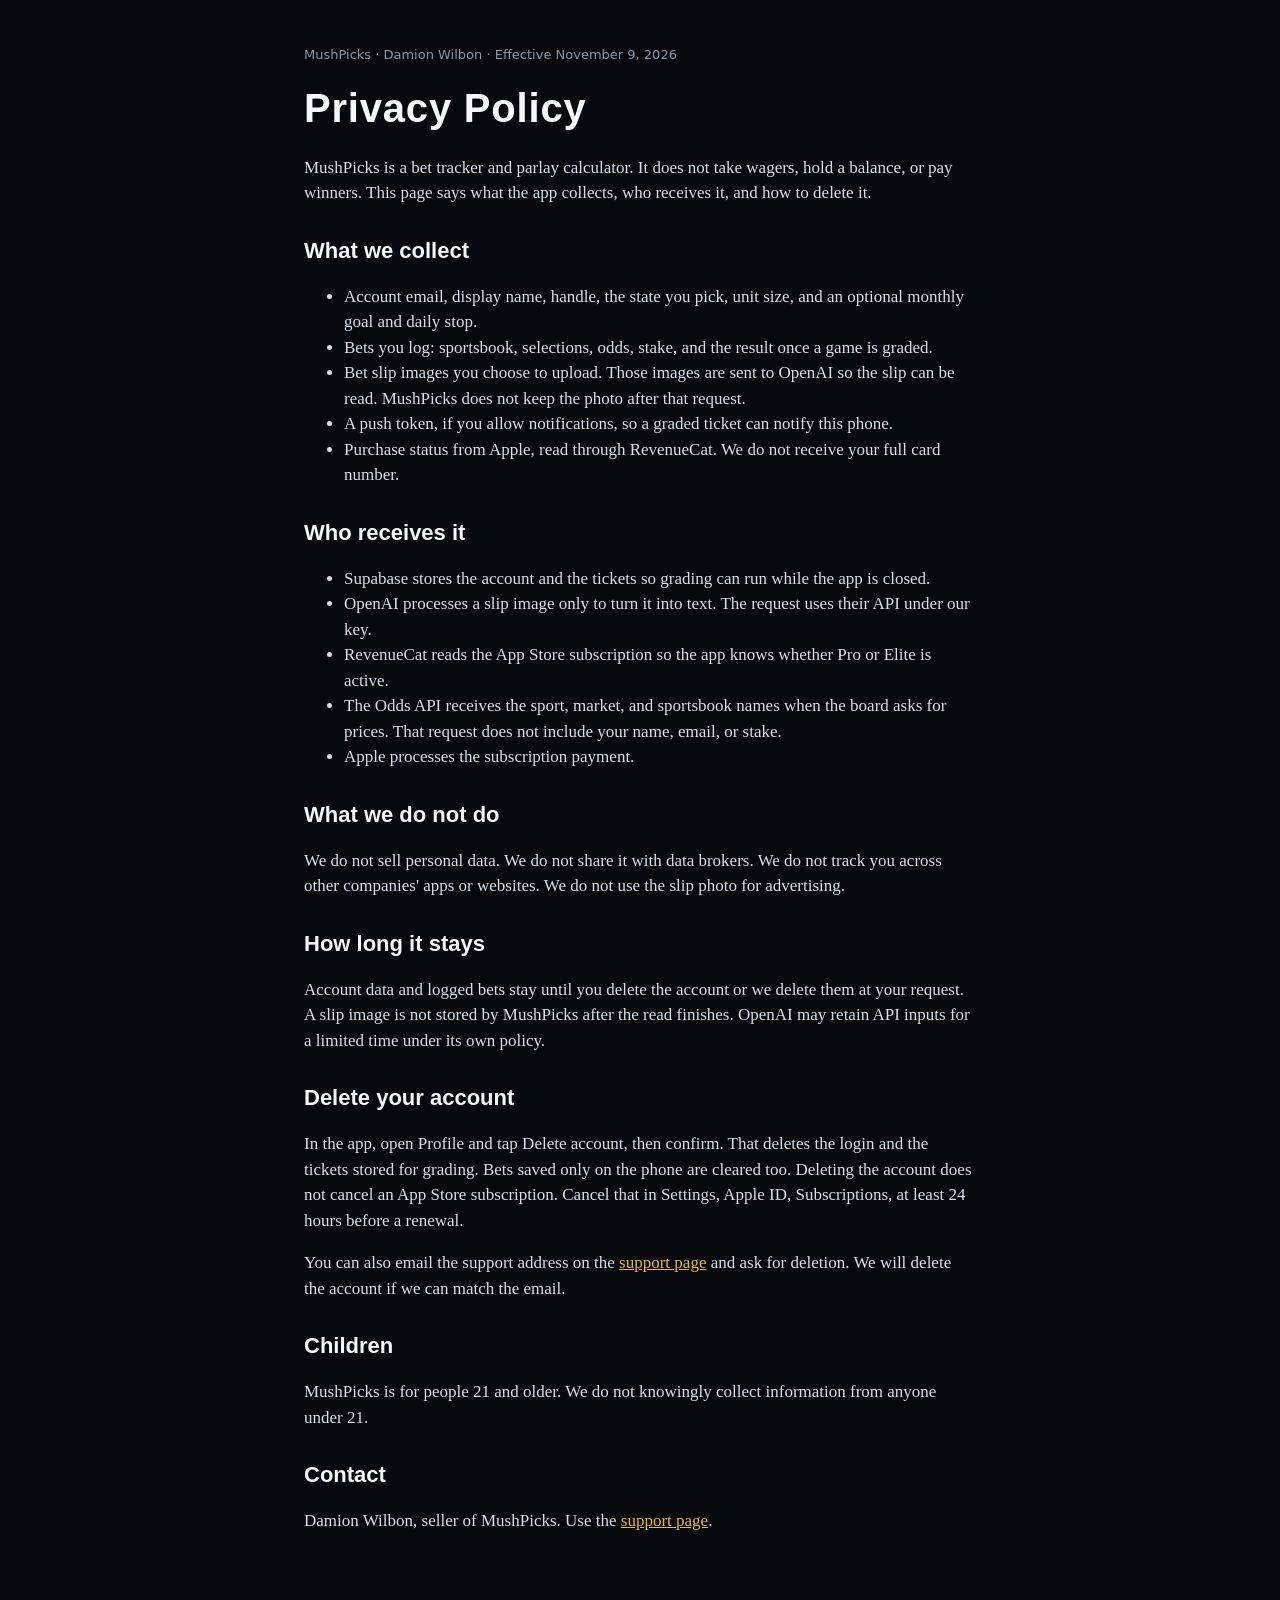
==== privacy.html @ 20ad8e7a "MushPicks marketing site" ====
<!DOCTYPE html>
<html lang="en">
<head>
  <meta charset="utf-8" />
  <meta name="viewport" content="width=device-width, initial-scale=1" />
  <title>MushPicks Privacy Policy</title>
  <style>
    :root { color-scheme: dark; }
    body { margin: 0; background: #07090c; color: #f4f7fb; font: 17px/1.5 Georgia, "Iowan Old Style", serif; }
    main { max-width: 42rem; margin: 0 auto; padding: 32px 20px 64px; }
    h1 { font-family: "Arial Narrow", Impact, sans-serif; font-weight: 800; letter-spacing: 0.02em; font-size: 40px; margin: 0 0 8px; }
    h2 { font-family: "Arial Narrow", Impact, sans-serif; font-size: 22px; margin: 28px 0 8px; }
    p, li { color: #d7e0ea; }
    a { color: #e8b84a; }
    .meta { color: #8b97a6; font-family: Inter, system-ui, sans-serif; font-size: 13px; }
  </style>
</head>
<body>
  <main>
    <p class="meta">MushPicks · Damion Wilbon · Effective November 9, 2026</p>
    <h1>Privacy Policy</h1>
    <p>MushPicks is a bet tracker and parlay calculator. It does not take wagers, hold a balance, or pay winners. This page says what the app collects, who receives it, and how to delete it.</p>

    <h2>What we collect</h2>
    <ul>
      <li>Account email, display name, handle, the state you pick, unit size, and an optional monthly goal and daily stop.</li>
      <li>Bets you log: sportsbook, selections, odds, stake, and the result once a game is graded.</li>
      <li>Bet slip images you choose to upload. Those images are sent to OpenAI so the slip can be read. MushPicks does not keep the photo after that request.</li>
      <li>A push token, if you allow notifications, so a graded ticket can notify this phone.</li>
      <li>Purchase status from Apple, read through RevenueCat. We do not receive your full card number.</li>
    </ul>

    <h2>Who receives it</h2>
    <ul>
      <li>Supabase stores the account and the tickets so grading can run while the app is closed.</li>
      <li>OpenAI processes a slip image only to turn it into text. The request uses their API under our key.</li>
      <li>RevenueCat reads the App Store subscription so the app knows whether Pro or Elite is active.</li>
      <li>The Odds API receives the sport, market, and sportsbook names when the board asks for prices. That request does not include your name, email, or stake.</li>
      <li>Apple processes the subscription payment.</li>
    </ul>

    <h2>What we do not do</h2>
    <p>We do not sell personal data. We do not share it with data brokers. We do not track you across other companies' apps or websites. We do not use the slip photo for advertising.</p>

    <h2>How long it stays</h2>
    <p>Account data and logged bets stay until you delete the account or we delete them at your request. A slip image is not stored by MushPicks after the read finishes. OpenAI may retain API inputs for a limited time under its own policy.</p>

    <h2>Delete your account</h2>
    <p>In the app, open Profile and tap Delete account, then confirm. That deletes the login and the tickets stored for grading. Bets saved only on the phone are cleared too. Deleting the account does not cancel an App Store subscription. Cancel that in Settings, Apple ID, Subscriptions, at least 24 hours before a renewal.</p>
    <p>You can also email the support address on the <a href="support.html">support page</a> and ask for deletion. We will delete the account if we can match the email.</p>

    <h2>Children</h2>
    <p>MushPicks is for people 21 and older. We do not knowingly collect information from anyone under 21.</p>

    <h2>Contact</h2>
    <p>Damion Wilbon, seller of MushPicks. Use the <a href="support.html">support page</a>.</p>
  </main>
</body>
</html>
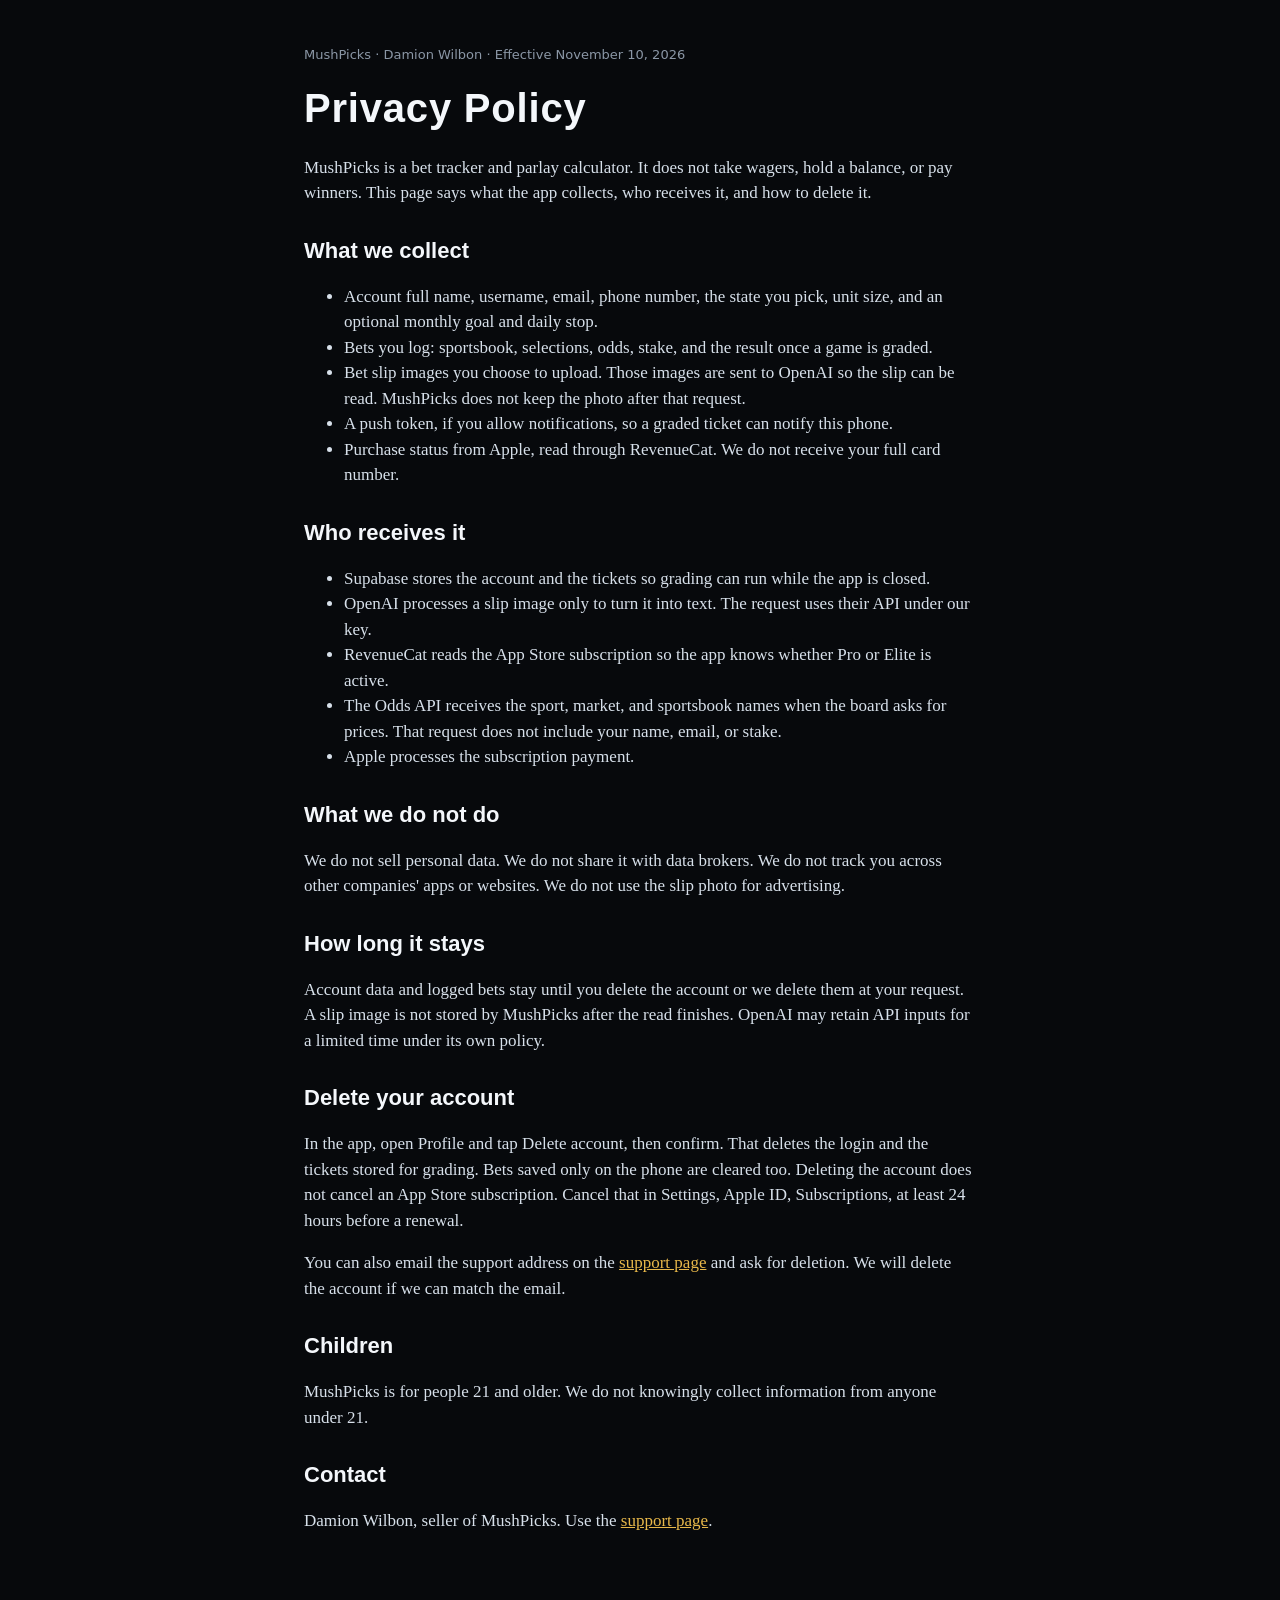
==== commit de82f508: "Update Play of the Day and privacy copy Replace the approved marketing sentences and the privacy acc" ====
--- a/privacy.html
+++ b/privacy.html
@@ -17,13 +17,13 @@
 </head>
 <body>
   <main>
-    <p class="meta">MushPicks · Damion Wilbon · Effective November 9, 2026</p>
+    <p class="meta">MushPicks · Damion Wilbon · Effective November 10, 2026</p>
     <h1>Privacy Policy</h1>
     <p>MushPicks is a bet tracker and parlay calculator. It does not take wagers, hold a balance, or pay winners. This page says what the app collects, who receives it, and how to delete it.</p>
 
     <h2>What we collect</h2>
     <ul>
-      <li>Account email, display name, handle, the state you pick, unit size, and an optional monthly goal and daily stop.</li>
+      <li>Account full name, username, email, phone number, the state you pick, unit size, and an optional monthly goal and daily stop.</li>
       <li>Bets you log: sportsbook, selections, odds, stake, and the result once a game is graded.</li>
       <li>Bet slip images you choose to upload. Those images are sent to OpenAI so the slip can be read. MushPicks does not keep the photo after that request.</li>
       <li>A push token, if you allow notifications, so a graded ticket can notify this phone.</li>
